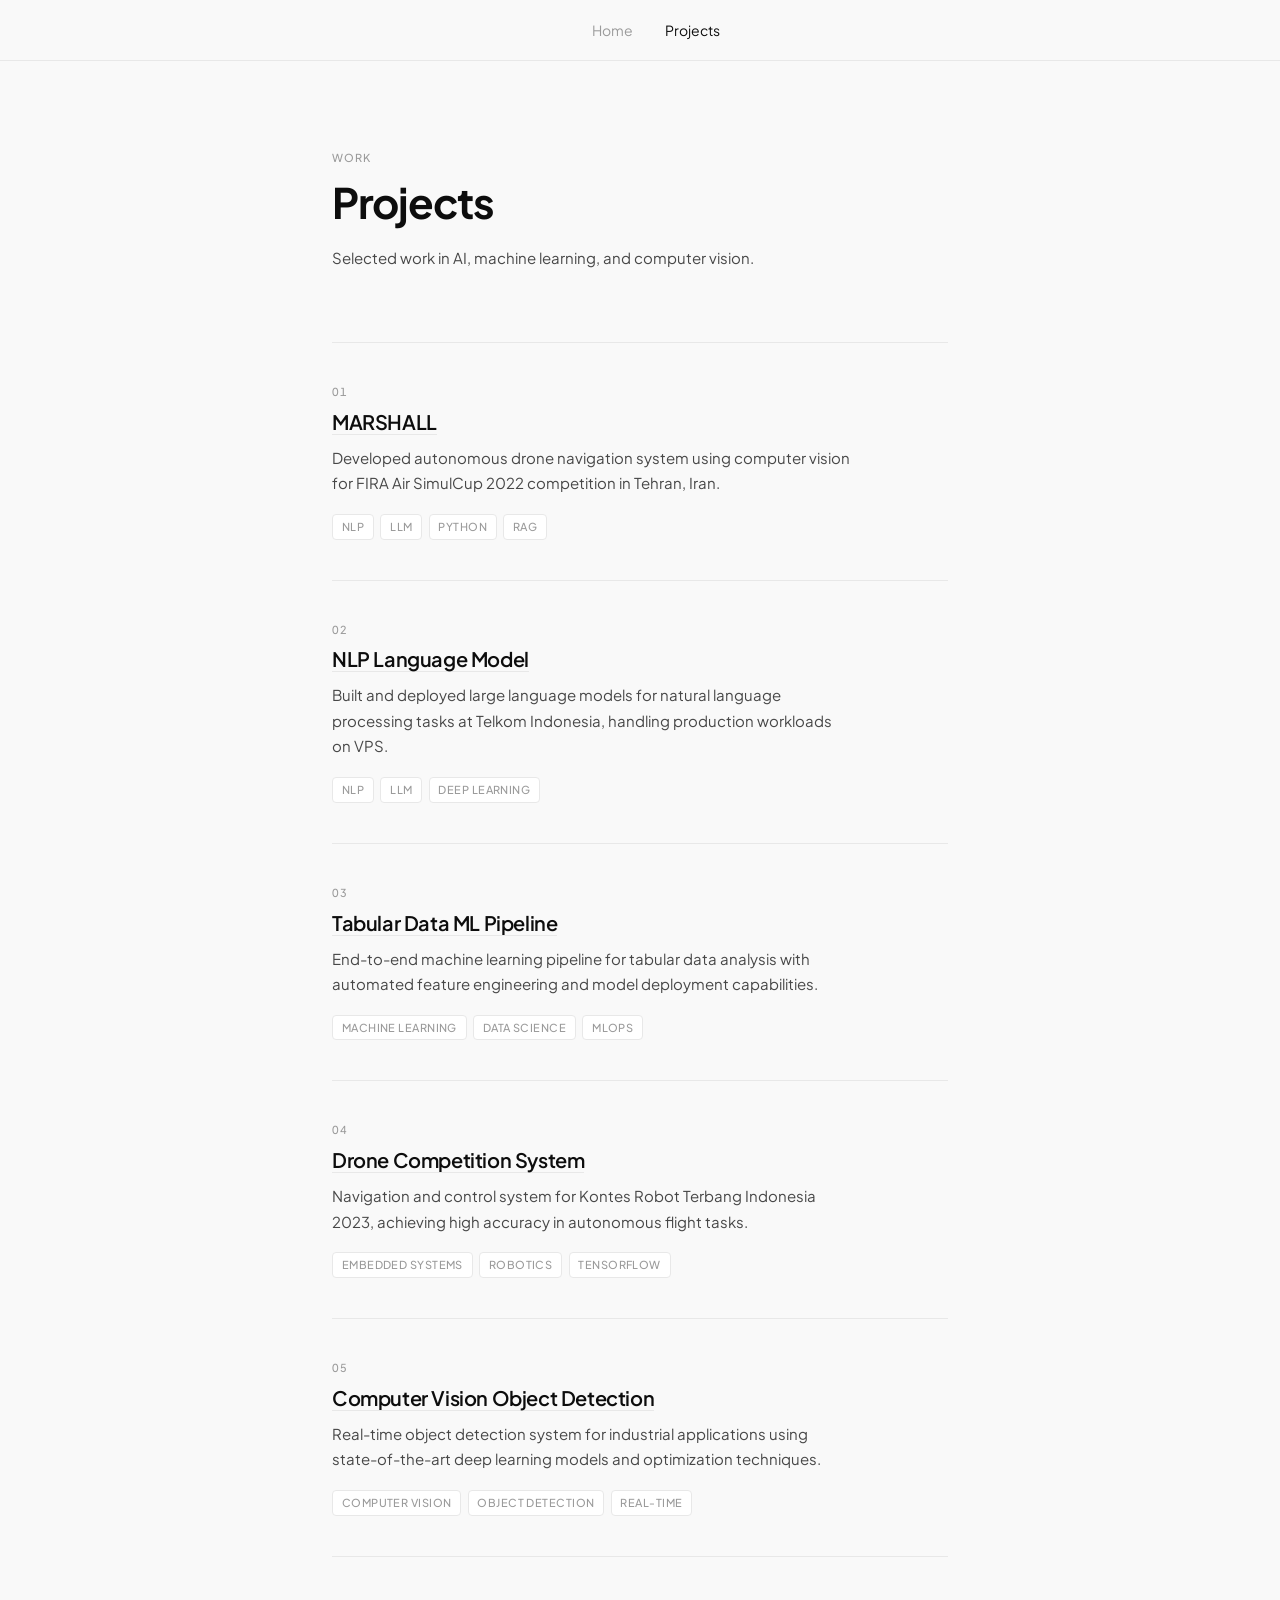
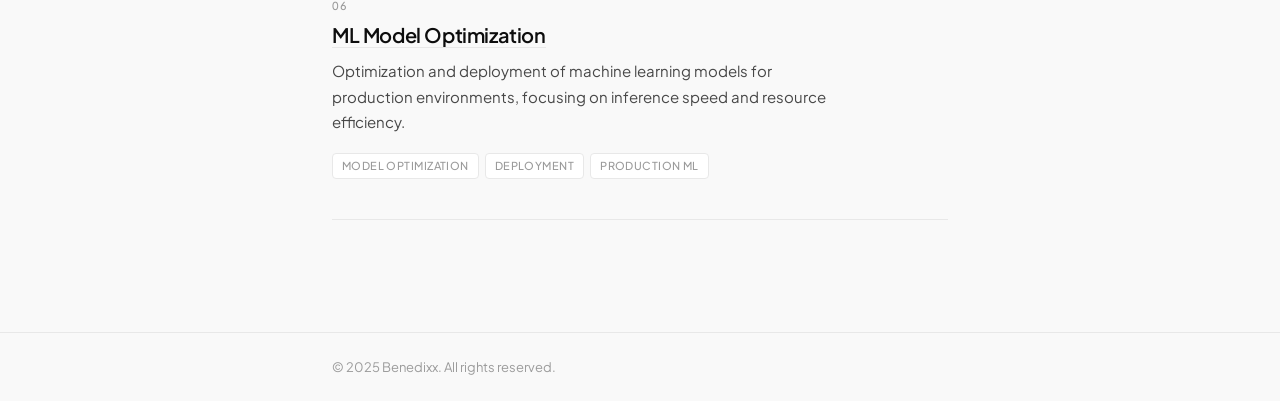
==== projects.html @ 44e1da4a "first commit" ====
<!DOCTYPE html>
<html lang="en">
<head>
    <meta charset="UTF-8">
    <meta http-equiv="X-UA-Compatible" content="IE=edge">
    <meta name="viewport" content="width=device-width, initial-scale=1.0">
    <meta name="description" content="Projects — Novebri Tito Ramadhani">
    <link rel="shortcut icon" href="/favicon.ico">
    <link rel="stylesheet" href="assets/css/style.css">
    <title>Projects — Tito</title>
</head>
<body>
    <header class="navbar">
        <div class="navbar-inner">
            <a href="index.html" class="nav-brand"></a>
            <nav>
                <ul class="nav-links">
                    <li><a href="index.html" class="nav-link">Home</a></li>
                    <li><a href="projects.html" class="nav-link active">Projects</a></li>
                </ul>
            </nav>
        </div>
    </header>

    <main class="projects">
        <p class="page-eyebrow">Work</p>
        <h1 class="page-title">Projects</h1>
        <p class="page-subtitle">Selected work in AI, machine learning, and computer vision.</p>

        <ul class="project-list">
            <li class="project-item">
                <p class="project-num">01</p>
                <h2 class="project-title"><a href="#" class="project-link">MARSHALL</a></h2>
                <p class="project-description">
                    Developed autonomous drone navigation system using computer vision for FIRA Air SimulCup 2022
                    competition in Tehran, Iran.
                </p>
                <div class="project-tags">
                    <span class="tag">NLP</span>
                    <span class="tag">LLM</span>
                    <span class="tag">Python</span>
                    <span class="tag">RAG</span>
                </div>
            </li>

            <li class="project-item">
                <p class="project-num">02</p>
                <h2 class="project-title"><a href="#" class="project-link">NLP Language Model</a></h2>
                <p class="project-description">
                    Built and deployed large language models for natural language processing tasks at Telkom Indonesia,
                    handling production workloads on VPS.
                </p>
                <div class="project-tags">
                    <span class="tag">NLP</span>
                    <span class="tag">LLM</span>
                    <span class="tag">Deep Learning</span>
                </div>
            </li>

            <li class="project-item">
                <p class="project-num">03</p>
                <h2 class="project-title"><a href="#" class="project-link">Tabular Data ML Pipeline</a></h2>
                <p class="project-description">
                    End-to-end machine learning pipeline for tabular data analysis with automated feature engineering
                    and model deployment capabilities.
                </p>
                <div class="project-tags">
                    <span class="tag">Machine Learning</span>
                    <span class="tag">Data Science</span>
                    <span class="tag">MLOps</span>
                </div>
            </li>

            <li class="project-item">
                <p class="project-num">04</p>
                <h2 class="project-title"><a href="#" class="project-link">Drone Competition System</a></h2>
                <p class="project-description">
                    Navigation and control system for Kontes Robot Terbang Indonesia 2023, achieving high accuracy
                    in autonomous flight tasks.
                </p>
                <div class="project-tags">
                    <span class="tag">Embedded Systems</span>
                    <span class="tag">Robotics</span>
                    <span class="tag">TensorFlow</span>
                </div>
            </li>

            <li class="project-item">
                <p class="project-num">05</p>
                <h2 class="project-title"><a href="#" class="project-link">Computer Vision Object Detection</a></h2>
                <p class="project-description">
                    Real-time object detection system for industrial applications using state-of-the-art
                    deep learning models and optimization techniques.
                </p>
                <div class="project-tags">
                    <span class="tag">Computer Vision</span>
                    <span class="tag">Object Detection</span>
                    <span class="tag">Real-time</span>
                </div>
            </li>

            <li class="project-item">
                <p class="project-num">06</p>
                <h2 class="project-title"><a href="#" class="project-link">ML Model Optimization</a></h2>
                <p class="project-description">
                    Optimization and deployment of machine learning models for production environments,
                    focusing on inference speed and resource efficiency.
                </p>
                <div class="project-tags">
                    <span class="tag">Model Optimization</span>
                    <span class="tag">Deployment</span>
                    <span class="tag">Production ML</span>
                </div>
            </li>
        </ul>
    </main>

    <footer class="footer">
        <div class="footer-inner">
            <p>&copy; 2025 Benedixx. All rights reserved.</p>
        </div>
    </footer>
</body>
</html>
---- assets/css/style.css ----
/* =========================================
   Plus Jakarta Sans — Minimalist Portfolio
   ========================================= */

@import url('https://fonts.googleapis.com/css2?family=Plus+Jakarta+Sans:wght@300;400;500;600;700&display=swap');

/* Reset */
*, *::before, *::after {
    box-sizing: border-box;
    margin: 0;
    padding: 0;
}

/* Design Tokens */
:root {
    --bg:              #F9F9F9;
    --surface:         #FFFFFF;
    --text-primary:    #0D0D0D;
    --text-secondary:  #474747;
    --text-muted:      #9B9B9B;
    --border:          #E8E8E8;
    --max-w:           680px;
    --nav-h:           60px;
}

/* Base */
html {
    scroll-behavior: smooth;
}

body {
    font-family: 'Plus Jakarta Sans', sans-serif;
    background: var(--bg);
    color: var(--text-primary);
    line-height: 1.6;
    min-height: 100vh;
    -webkit-font-smoothing: antialiased;
}

/* =========================================
   Navigation
   ========================================= */

.navbar {
    position: sticky;
    top: 0;
    background: rgba(249, 249, 249, 0.88);
    backdrop-filter: blur(12px);
    -webkit-backdrop-filter: blur(12px);
    border-bottom: 1px solid var(--border);
    z-index: 100;
}

.navbar-inner {
    max-width: var(--max-w);
    margin: 0 auto;
    padding: 0 2rem;
    height: var(--nav-h);
    display: flex;
    align-items: center;
    justify-content: center;
    gap: 2rem;
}

.nav-brand {
    font-size: 0.875rem;
    font-weight: 600;
    color: var(--text-primary);
    text-decoration: none;
    letter-spacing: -0.01em;
}

.nav-links {
    display: flex;
    gap: 2rem;
    list-style: none;
}

.nav-link {
    font-size: 0.875rem;
    font-weight: 400;
    color: var(--text-muted);
    text-decoration: none;
    transition: color 0.15s ease;
}

.nav-link:hover,
.nav-link.active {
    color: var(--text-primary);
}

/* =========================================
   Home — Hero
   ========================================= */

.hero {
    max-width: var(--max-w);
    margin: 0 auto;
    padding: 5.5rem 2rem 7rem;
}

.hero-avatar {
    width: 150px;
    height: 150px;
    border-radius: 10px;
    overflow: hidden;
    border: 1px solid var(--border);
    margin-bottom: 2.5rem;
}

.hero-avatar img {
    width: 100%;
    height: 100%;
    object-fit: cover;
}

.hero-role {
    font-size: 0.6875rem;
    font-weight: 500;
    letter-spacing: 0.09em;
    text-transform: uppercase;
    color: var(--text-muted);
    margin-bottom: 0.75rem;
}

.hero-name {
    font-size: 2.625rem;
    font-weight: 700;
    letter-spacing: -0.03em;
    line-height: 1.1;
    color: var(--text-primary);
    margin-bottom: 2.25rem;
}

.hero-bio {
    font-size: 0.9375rem;
    color: var(--text-secondary);
    line-height: 1.8;
    max-width: 560px;
}

.hero-bio + .hero-bio {
    margin-top: 1.25rem;
}

.hero-bio strong {
    color: var(--text-primary);
    font-weight: 600;
}

/* =========================================
   Projects Page
   ========================================= */

.projects {
    max-width: var(--max-w);
    margin: 0 auto;
    padding: 5.5rem 2rem 7rem;
}

.page-eyebrow {
    font-size: 0.6875rem;
    font-weight: 500;
    letter-spacing: 0.09em;
    text-transform: uppercase;
    color: var(--text-muted);
    margin-bottom: 0.75rem;
}

.page-title {
    font-size: 2.625rem;
    font-weight: 700;
    letter-spacing: -0.03em;
    line-height: 1.1;
    color: var(--text-primary);
    margin-bottom: 1.25rem;
}

.page-subtitle {
    font-size: 0.9375rem;
    color: var(--text-secondary);
    line-height: 1.7;
    max-width: 480px;
    margin-bottom: 4.5rem;
}

/* Project List */
.project-list {
    list-style: none;
}

.project-item {
    padding: 2.5rem 0;
    border-top: 1px solid var(--border);
}

.project-item:last-child {
    border-bottom: 1px solid var(--border);
}

.project-num {
    font-size: 0.6875rem;
    font-weight: 500;
    letter-spacing: 0.07em;
    color: var(--text-muted);
    margin-bottom: 0.5rem;
    font-variant-numeric: tabular-nums;
}

.project-title {
    font-size: 1.25rem;
    font-weight: 600;
    letter-spacing: -0.02em;
    color: var(--text-primary);
    line-height: 1.3;
    margin-bottom: 0.625rem;
}

.project-link {
    color: inherit;
    text-decoration: none;
    border-bottom: 1px solid var(--border);
    transition: border-color 0.15s ease;
}

.project-link:hover {
    border-bottom-color: var(--text-primary);
}

.project-description {
    font-size: 0.9375rem;
    color: var(--text-secondary);
    line-height: 1.7;
    max-width: 520px;
    margin-bottom: 1.125rem;
}

.project-tags {
    display: flex;
    flex-wrap: wrap;
    gap: 0.4rem;
}

.tag {
    font-size: 0.6875rem;
    font-weight: 500;
    letter-spacing: 0.04em;
    text-transform: uppercase;
    color: var(--text-muted);
    padding: 0.2rem 0.55rem;
    border: 1px solid var(--border);
    border-radius: 4px;
    background: var(--surface);
}

/* =========================================
   Footer
   ========================================= */

.footer {
    border-top: 1px solid var(--border);
    background: var(--bg);
}

.footer-inner {
    max-width: var(--max-w);
    margin: 0 auto;
    padding: 1.5rem 2rem;
}

.footer-inner p {
    font-size: 0.8125rem;
    color: var(--text-muted);
}

/* =========================================
   Responsive
   ========================================= */

/* Tablet - Large Mobile (641px - 1024px) */
@media (max-width: 1024px) {
    :root {
        --max-w: 600px;
        --nav-h: 56px;
    }

    .hero-name,
    .page-title {
        font-size: 2.25rem;
    }

    .hero,
    .projects {
        padding: 4.5rem 1.75rem 6rem;
    }

    .navbar-inner {
        padding: 0 1.75rem;
        gap: 1.5rem;
    }

    .nav-links {
        gap: 1.5rem;
    }

    .hero-avatar {
        width: 120px;
        height: 120px;
    }
}

/* Mobile (640px and below) */
@media (max-width: 640px) {
    :root {
        --max-w: 100%;
        --nav-h: 56px;
    }

    .hero-name,
    .page-title {
        font-size: 1.75rem;
    }

    .page-subtitle {
        font-size: 0.875rem;
    }

    .hero,
    .projects {
        padding: 3.5rem 1rem 5rem;
    }

    .navbar-inner {
        padding: 0 1rem;
        gap: 1rem;
        flex-wrap: wrap;
        justify-content: center;
        height: auto;
        min-height: var(--nav-h);
    }

    .nav-brand {
        flex-basis: 100%;
        text-align: center;
        margin-bottom: 0.5rem;
    }

    .nav-links {
        gap: 1.25rem;
    }

    .nav-link {
        font-size: 0.8125rem;
    }

    .hero-avatar {
        width: 100px;
        height: 100px;
        margin-bottom: 2rem;
    }

    .hero-role {
        font-size: 0.625rem;
        margin-bottom: 0.5rem;
    }

    .hero-bio {
        font-size: 0.875rem;
        line-height: 1.6;
    }

    .hero-bio + .hero-bio {
        margin-top: 1rem;
    }

    .page-eyebrow {
        font-size: 0.625rem;
    }

    .project-item {
        padding: 1.75rem 0;
    }

    .project-title {
        font-size: 1.125rem;
    }

    .project-description {
        font-size: 0.875rem;
        max-width: 100%;
    }

    .tag {
        font-size: 0.625rem;
        padding: 0.15rem 0.45rem;
    }

    .footer-inner {
        padding: 1rem 1rem;
    }

    .footer-inner p {
        font-size: 0.75rem;
    }
}

/* Small Mobile (480px and below) */
@media (max-width: 480px) {
    :root {
        --max-w: 100%;
    }

    .hero-name,
    .page-title {
        font-size: 1.5rem;
        margin-bottom: 1.75rem;
    }

    .hero,
    .projects {
        padding: 3rem 0.75rem 4rem;
    }

    .navbar-inner {
        padding: 0 0.75rem;
    }

    .navbar {
        position: relative;
    }

    .hero-avatar {
        width: 80px;
        height: 80px;
        margin-bottom: 1.75rem;
    }

    .nav-links {
        gap: 1rem;
    }

    .nav-link {
        font-size: 0.75rem;
    }

    .project-item {
        padding: 1.5rem 0;
    }

    .project-num {
        font-size: 0.625rem;
    }

    .project-title {
        font-size: 1rem;
        margin-bottom: 0.5rem;
    }
}
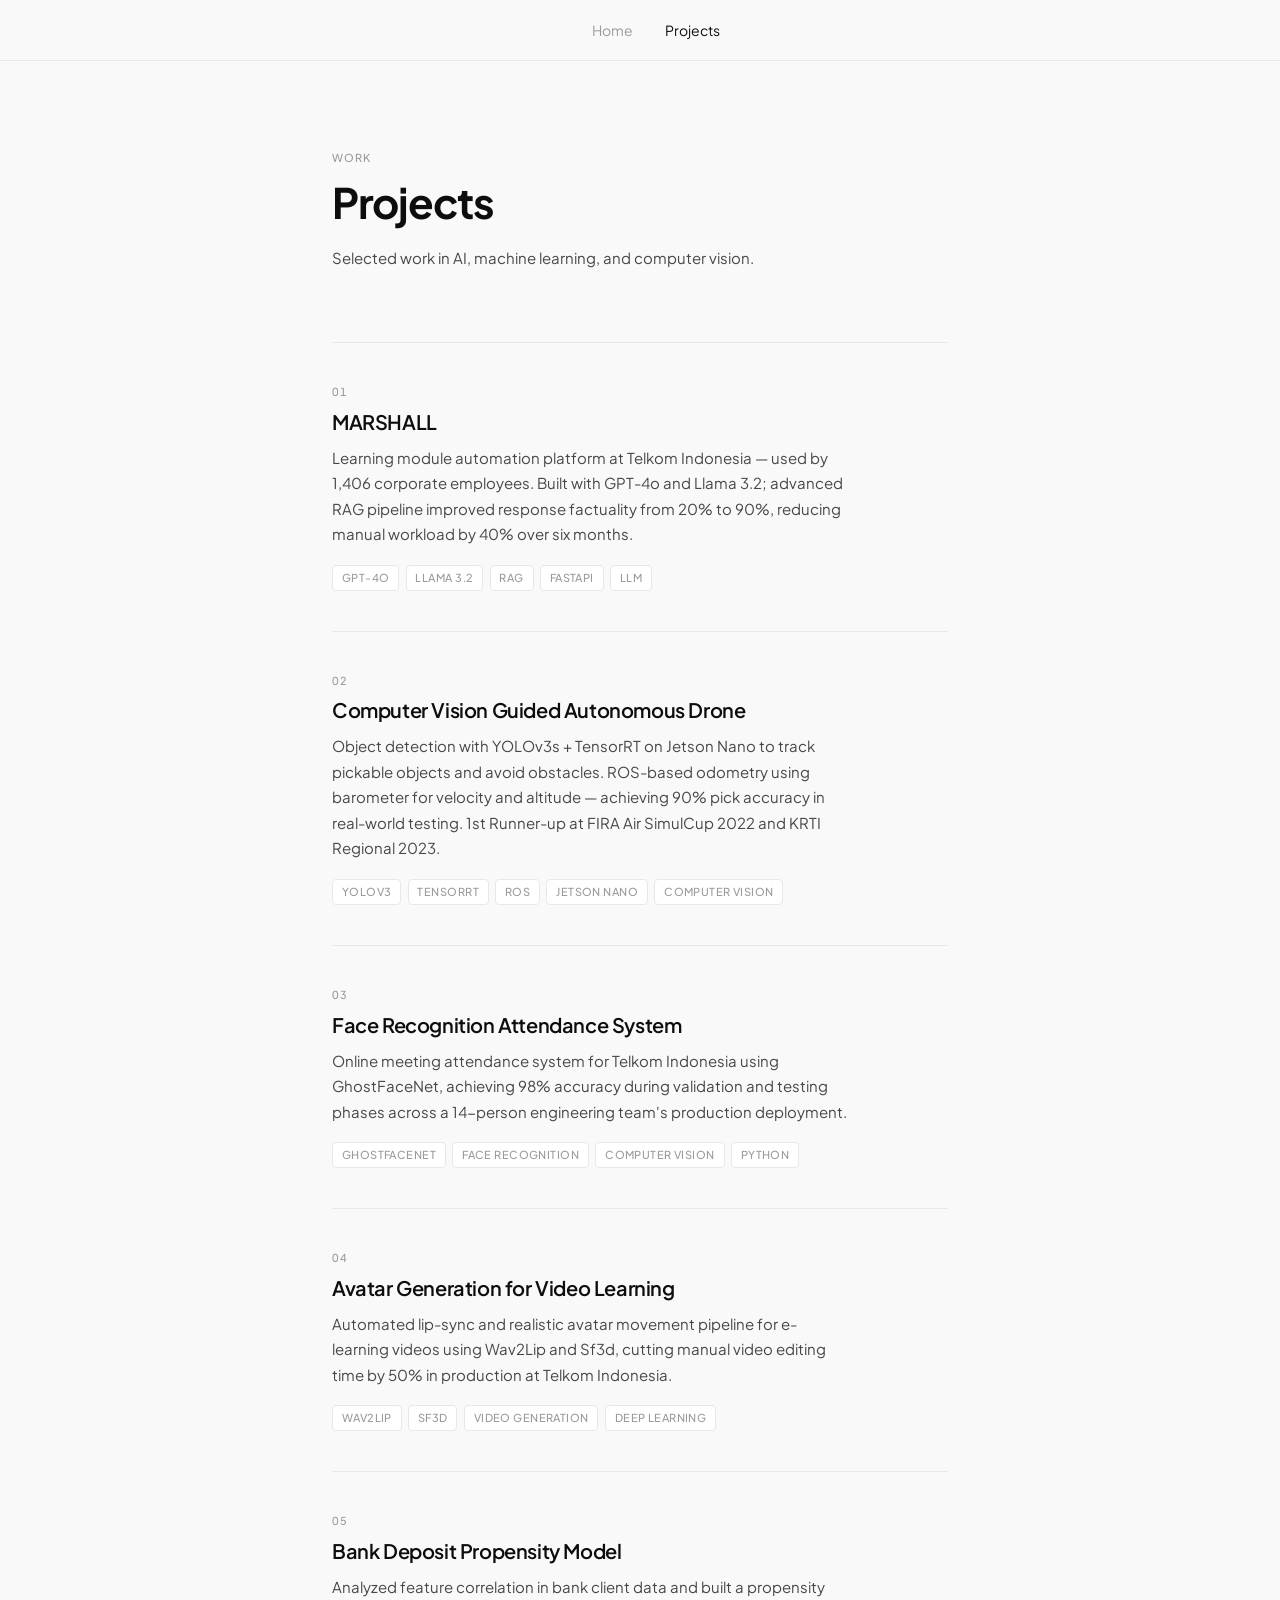
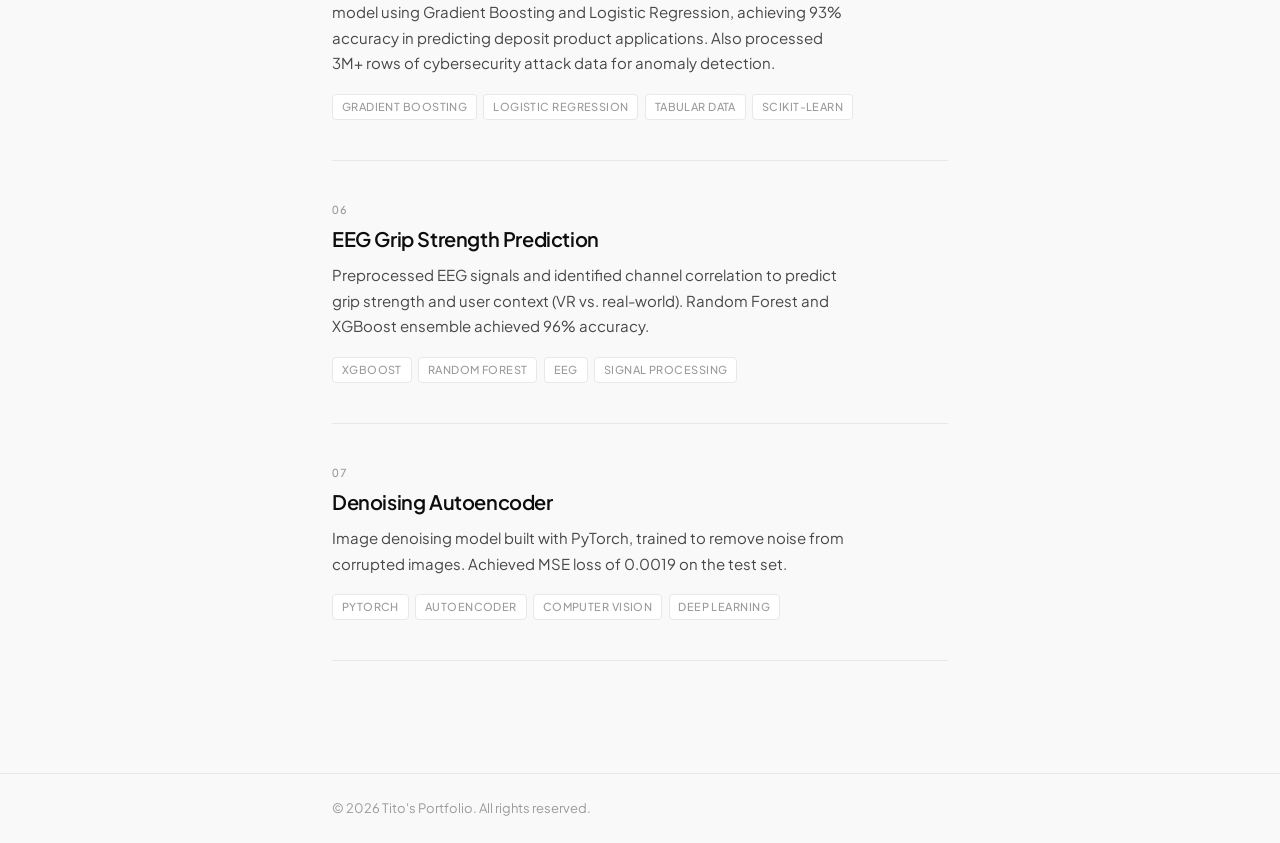
==== commit 8cc1952c: "update Co-authored-by: Copilot <copilot@github.com>" ====
--- a/projects.html
+++ b/projects.html
@@ -5,9 +5,11 @@
     <meta http-equiv="X-UA-Compatible" content="IE=edge">
     <meta name="viewport" content="width=device-width, initial-scale=1.0">
     <meta name="description" content="Projects — Novebri Tito Ramadhani">
-    <link rel="shortcut icon" href="/favicon.ico">
+    <link rel="icon" type="image/x-icon" href="favicon.ico">
+    <link rel="icon" type="image/png" sizes="32x32" href="favicon.ico">
+    <link rel="apple-touch-icon" href="favicon.ico">
     <link rel="stylesheet" href="assets/css/style.css">
-    <title>Projects — Tito</title>
+    <title>Projects — Novebri Tito Ramadhani</title>
 </head>
 <body>
     <header class="navbar">
@@ -30,86 +32,111 @@
         <ul class="project-list">
             <li class="project-item">
                 <p class="project-num">01</p>
-                <h2 class="project-title"><a href="#" class="project-link">MARSHALL</a></h2>
+                <h2 class="project-title">MARSHALL</h2>
                 <p class="project-description">
-                    Developed autonomous drone navigation system using computer vision for FIRA Air SimulCup 2022
-                    competition in Tehran, Iran.
+                    Learning module automation platform at Telkom Indonesia — used by 1,406 corporate employees.
+                    Built with GPT-4o and Llama 3.2; advanced RAG pipeline improved response factuality from 20% to 90%,
+                    reducing manual workload by 40% over six months.
                 </p>
                 <div class="project-tags">
-                    <span class="tag">NLP</span>
+                    <span class="tag">GPT-4o</span>
+                    <span class="tag">Llama 3.2</span>
+                    <span class="tag">RAG</span>
+                    <span class="tag">FastAPI</span>
                     <span class="tag">LLM</span>
-                    <span class="tag">Python</span>
-                    <span class="tag">RAG</span>
                 </div>
             </li>
 
             <li class="project-item">
                 <p class="project-num">02</p>
-                <h2 class="project-title"><a href="#" class="project-link">NLP Language Model</a></h2>
+                <h2 class="project-title">Computer Vision Guided Autonomous Drone</h2>
                 <p class="project-description">
-                    Built and deployed large language models for natural language processing tasks at Telkom Indonesia,
-                    handling production workloads on VPS.
+                    Object detection with YOLOv3s + TensorRT on Jetson Nano to track pickable objects and avoid obstacles.
+                    ROS-based odometry using barometer for velocity and altitude — achieving 90% pick accuracy in real-world
+                    testing. 1st Runner-up at FIRA Air SimulCup 2022 and KRTI Regional 2023.
                 </p>
                 <div class="project-tags">
-                    <span class="tag">NLP</span>
-                    <span class="tag">LLM</span>
+                    <span class="tag">YOLOv3</span>
+                    <span class="tag">TensorRT</span>
+                    <span class="tag">ROS</span>
+                    <span class="tag">Jetson Nano</span>
+                    <span class="tag">Computer Vision</span>
+                </div>
+            </li>
+
+            <li class="project-item">
+                <p class="project-num">03</p>
+                <h2 class="project-title">Face Recognition Attendance System</h2>
+                <p class="project-description">
+                    Online meeting attendance system for Telkom Indonesia using GhostFaceNet, achieving 98% accuracy
+                    during validation and testing phases across a 14-person engineering team's production deployment.
+                </p>
+                <div class="project-tags">
+                    <span class="tag">GhostFaceNet</span>
+                    <span class="tag">Face Recognition</span>
+                    <span class="tag">Computer Vision</span>
+                    <span class="tag">Python</span>
+                </div>
+            </li>
+
+            <li class="project-item">
+                <p class="project-num">04</p>
+                <h2 class="project-title">Avatar Generation for Video Learning</h2>
+                <p class="project-description">
+                    Automated lip-sync and realistic avatar movement pipeline for e-learning videos using Wav2Lip and Sf3d,
+                    cutting manual video editing time by 50% in production at Telkom Indonesia.
+                </p>
+                <div class="project-tags">
+                    <span class="tag">Wav2Lip</span>
+                    <span class="tag">Sf3d</span>
+                    <span class="tag">Video Generation</span>
                     <span class="tag">Deep Learning</span>
                 </div>
             </li>
 
             <li class="project-item">
-                <p class="project-num">03</p>
-                <h2 class="project-title"><a href="#" class="project-link">Tabular Data ML Pipeline</a></h2>
+                <p class="project-num">05</p>
+                <h2 class="project-title">Bank Deposit Propensity Model</h2>
                 <p class="project-description">
-                    End-to-end machine learning pipeline for tabular data analysis with automated feature engineering
-                    and model deployment capabilities.
+                    Analyzed feature correlation in bank client data and built a propensity model using Gradient Boosting
+                    and Logistic Regression, achieving 93% accuracy in predicting deposit product applications.
+                    Also processed 3M+ rows of cybersecurity attack data for anomaly detection.
                 </p>
                 <div class="project-tags">
-                    <span class="tag">Machine Learning</span>
-                    <span class="tag">Data Science</span>
-                    <span class="tag">MLOps</span>
-                </div>
-            </li>
-
-            <li class="project-item">
-                <p class="project-num">04</p>
-                <h2 class="project-title"><a href="#" class="project-link">Drone Competition System</a></h2>
-                <p class="project-description">
-                    Navigation and control system for Kontes Robot Terbang Indonesia 2023, achieving high accuracy
-                    in autonomous flight tasks.
-                </p>
-                <div class="project-tags">
-                    <span class="tag">Embedded Systems</span>
-                    <span class="tag">Robotics</span>
-                    <span class="tag">TensorFlow</span>
-                </div>
-            </li>
-
-            <li class="project-item">
-                <p class="project-num">05</p>
-                <h2 class="project-title"><a href="#" class="project-link">Computer Vision Object Detection</a></h2>
-                <p class="project-description">
-                    Real-time object detection system for industrial applications using state-of-the-art
-                    deep learning models and optimization techniques.
-                </p>
-                <div class="project-tags">
-                    <span class="tag">Computer Vision</span>
-                    <span class="tag">Object Detection</span>
-                    <span class="tag">Real-time</span>
+                    <span class="tag">Gradient Boosting</span>
+                    <span class="tag">Logistic Regression</span>
+                    <span class="tag">Tabular Data</span>
+                    <span class="tag">Scikit-learn</span>
                 </div>
             </li>
 
             <li class="project-item">
                 <p class="project-num">06</p>
-                <h2 class="project-title"><a href="#" class="project-link">ML Model Optimization</a></h2>
+                <h2 class="project-title">EEG Grip Strength Prediction</h2>
                 <p class="project-description">
-                    Optimization and deployment of machine learning models for production environments,
-                    focusing on inference speed and resource efficiency.
+                    Preprocessed EEG signals and identified channel correlation to predict grip strength and user context
+                    (VR vs. real-world). Random Forest and XGBoost ensemble achieved 96% accuracy.
                 </p>
                 <div class="project-tags">
-                    <span class="tag">Model Optimization</span>
-                    <span class="tag">Deployment</span>
-                    <span class="tag">Production ML</span>
+                    <span class="tag">XGBoost</span>
+                    <span class="tag">Random Forest</span>
+                    <span class="tag">EEG</span>
+                    <span class="tag">Signal Processing</span>
+                </div>
+            </li>
+
+            <li class="project-item">
+                <p class="project-num">07</p>
+                <h2 class="project-title">Denoising Autoencoder</h2>
+                <p class="project-description">
+                    Image denoising model built with PyTorch, trained to remove noise from corrupted images.
+                    Achieved MSE loss of 0.0019 on the test set.
+                </p>
+                <div class="project-tags">
+                    <span class="tag">PyTorch</span>
+                    <span class="tag">Autoencoder</span>
+                    <span class="tag">Computer Vision</span>
+                    <span class="tag">Deep Learning</span>
                 </div>
             </li>
         </ul>
@@ -117,7 +144,7 @@
 
     <footer class="footer">
         <div class="footer-inner">
-            <p>&copy; 2025 Benedixx. All rights reserved.</p>
+            <p>&copy; 2026 Tito's Portfolio. All rights reserved.</p>
         </div>
     </footer>
 </body>
--- a/assets/css/style.css
+++ b/assets/css/style.css
@@ -148,6 +148,36 @@
     font-weight: 600;
 }
 
+.cv-download {
+    display: inline-flex;
+    align-items: center;
+    gap: 0.45rem;
+    margin-top: 2rem;
+    padding: 0.55rem 1rem;
+    font-family: inherit;
+    font-size: 0.8125rem;
+    font-weight: 500;
+    letter-spacing: -0.01em;
+    color: var(--text-primary);
+    background: var(--surface);
+    border: 1px solid var(--border);
+    border-radius: 6px;
+    text-decoration: none;
+    transition: border-color 0.15s ease, background 0.15s ease;
+}
+
+.cv-download:hover {
+    border-color: var(--text-primary);
+    background: var(--bg);
+}
+
+.cv-download svg {
+    width: 14px;
+    height: 14px;
+    flex-shrink: 0;
+    opacity: 0.65;
+}
+
 /* =========================================
    Projects Page
    ========================================= */
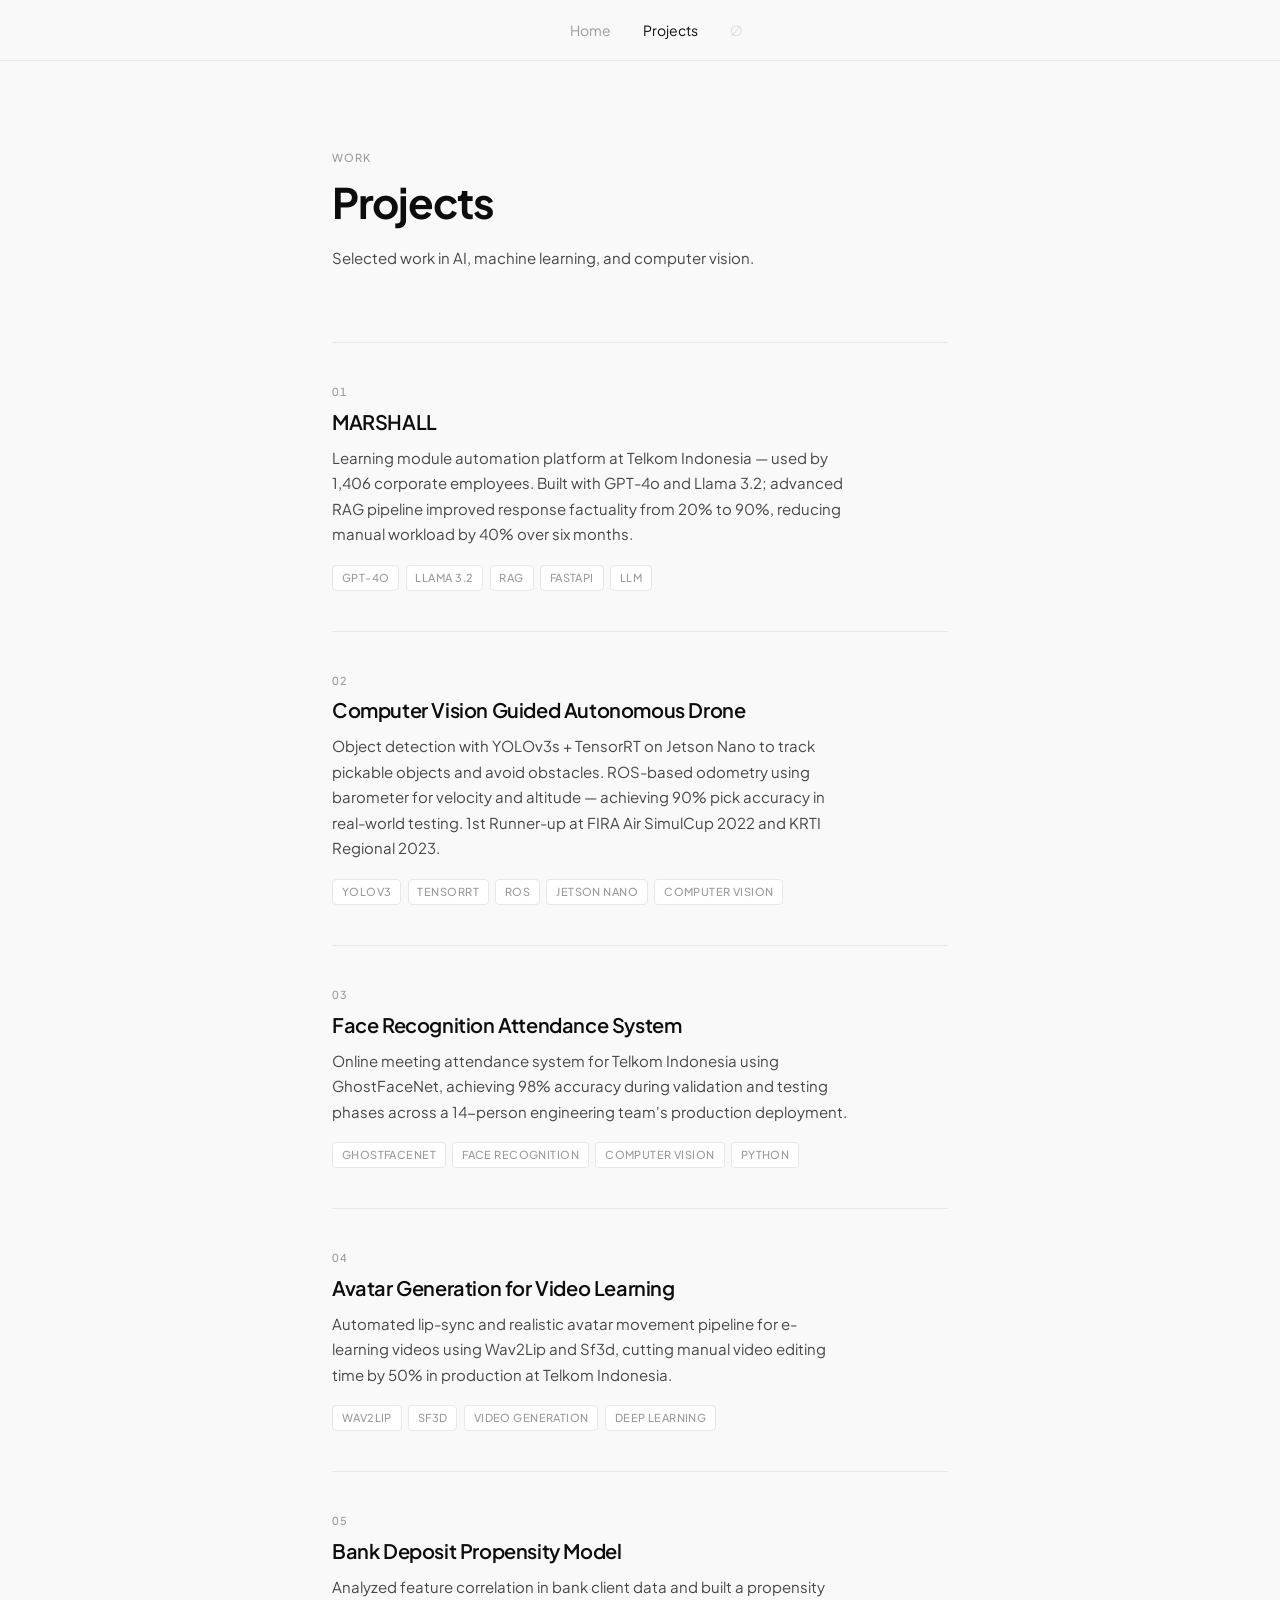
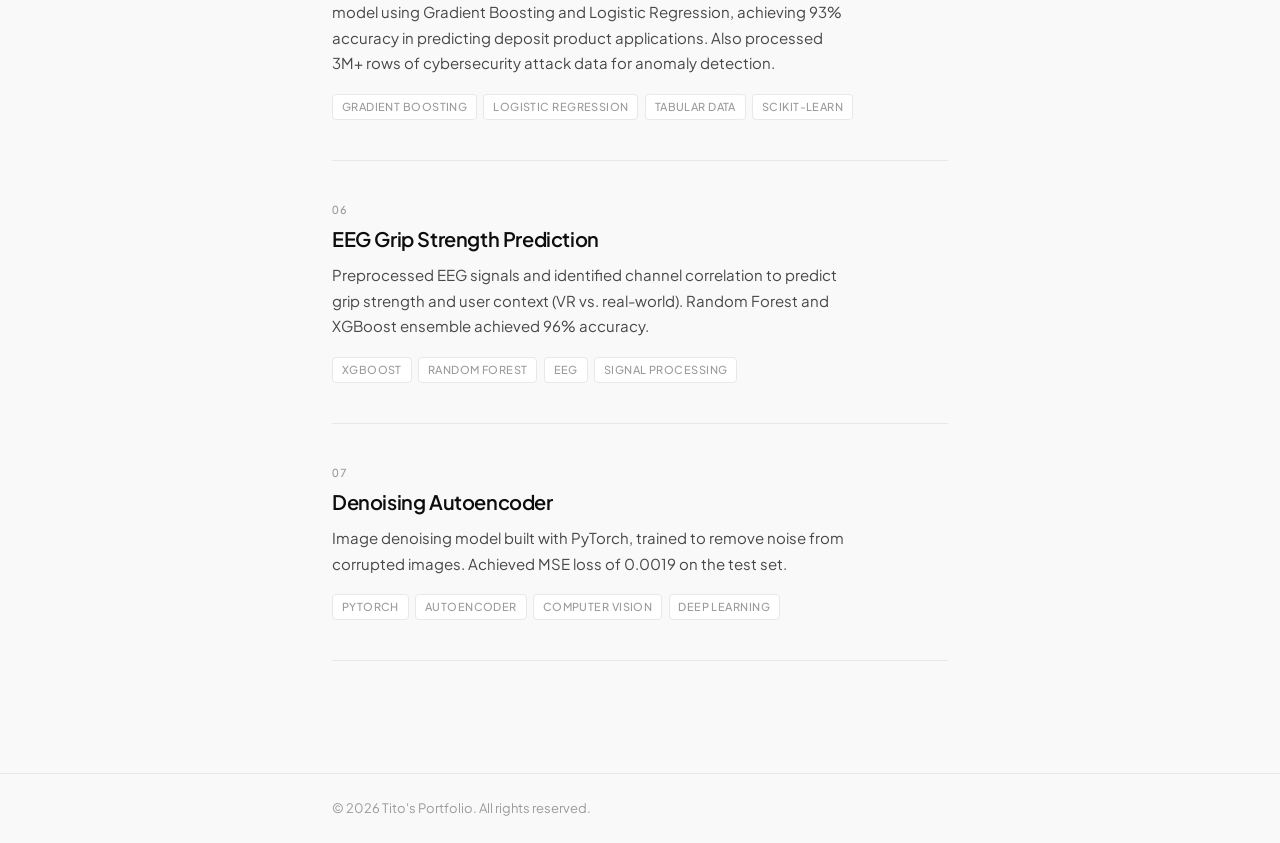
==== commit a1e4c330: "update" ====
--- a/projects.html
+++ b/projects.html
@@ -19,6 +19,7 @@
                 <ul class="nav-links">
                     <li><a href="index.html" class="nav-link">Home</a></li>
                     <li><a href="projects.html" class="nav-link active">Projects</a></li>
+                    <li><a href="void.html" class="nav-link nav-void">&#x2205;</a></li>
                 </ul>
             </nav>
         </div>
--- a/assets/css/style.css
+++ b/assets/css/style.css
@@ -487,3 +487,13 @@
     }
 }
 
+.nav-void {
+    opacity: 0.3;
+    transition: opacity 0.4s ease;
+}
+
+.nav-void:hover {
+    opacity: 0.7;
+    color: var(--text-muted);
+}
+
